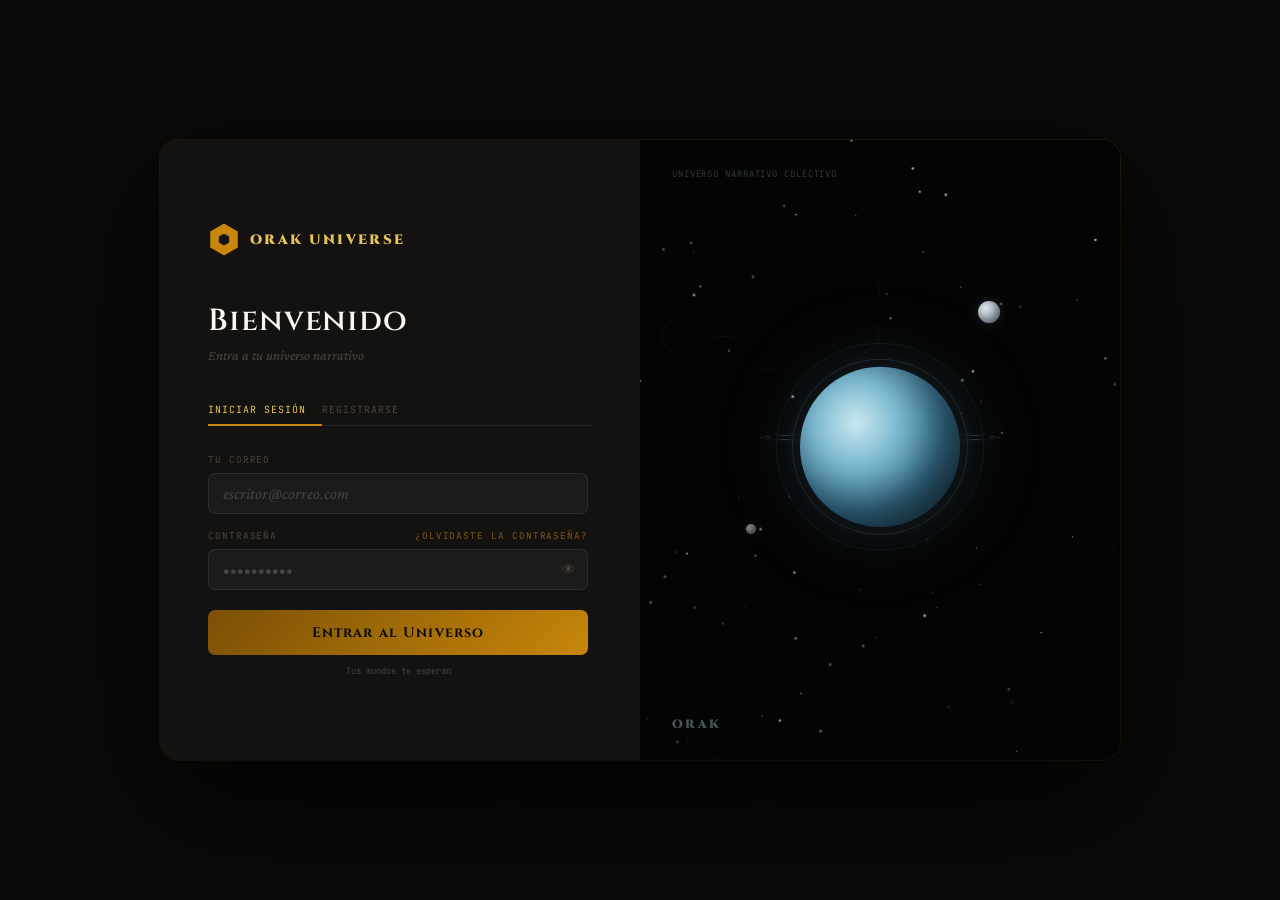
==== frontend/auth.html @ 6e2f199c "feat: auth split-screen con cosmos animado" ====
<!DOCTYPE html>
<html lang="es">
<head>
<meta charset="UTF-8">
<meta name="viewport" content="width=device-width, initial-scale=1.0">
<title>ORAK Universe — Acceso</title>
<link rel="preconnect" href="https://fonts.googleapis.com">
<link href="https://fonts.googleapis.com/css2?family=Cinzel:wght@400;600;900&family=Crimson+Pro:ital,wght@0,300;0,400;0,600;1,400&family=JetBrains+Mono:wght@400;500&display=swap" rel="stylesheet">
<style>
:root {
  --ink:#0e0d0b; --deep:#0a0908; --page:#faf7f2;
  --amber:#c8860a; --amber-dim:#7a5006; --gold:#e8c55a;
  --fog:#4a4540; --mist:#2a2520;
  --glimmer:#a8d4e8; --rust:#8b3a1f;
}

* { margin:0; padding:0; box-sizing:border-box; }
html, body { height:100%; overflow:hidden; }

body {
  background:var(--deep);
  font-family:'Crimson Pro', Georgia, serif;
  display:flex; align-items:center; justify-content:center;
}

/* ── CONTENEDOR PRINCIPAL ── */
.shell {
  width: min(960px, 96vw);
  height: min(620px, 92vh);
  display: grid;
  grid-template-columns: 1fr 1fr;
  border-radius: 18px;
  overflow: hidden;
  box-shadow: 0 40px 120px rgba(0,0,0,.7), 0 0 0 1px rgba(200,134,10,.12);
  animation: appear .7s cubic-bezier(.16,1,.3,1) both;
}

@keyframes appear {
  from { opacity:0; transform:scale(.96) translateY(16px); }
  to   { opacity:1; transform:scale(1)   translateY(0); }
}

/* ══════════════════════════════
   LADO IZQUIERDO — FORMULARIO
══════════════════════════════ */
.left {
  background: #141210;
  padding: 52px 48px;
  display: flex;
  flex-direction: column;
  justify-content: center;
  position: relative;
  z-index: 2;
}

/* Logo */
.logo {
  display: flex; align-items: center; gap: 10px;
  margin-bottom: 44px;
}
.logo-hex {
  width: 32px; height: 32px;
  background: var(--amber);
  clip-path: polygon(50% 0%,93% 25%,93% 75%,50% 100%,7% 75%,7% 25%);
  display: flex; align-items: center; justify-content: center;
  position: relative;
}
.logo-hex::after {
  content:'';
  width: 12px; height: 12px;
  background: #141210;
  clip-path: polygon(50% 0%,93% 25%,93% 75%,50% 100%,7% 75%,7% 25%);
}
.logo-text {
  font-family: 'Cinzel', serif;
  font-size: .85rem;
  font-weight: 900;
  letter-spacing: .18em;
  color: var(--gold);
}

/* Título */
.form-title {
  font-family: 'Cinzel', serif;
  font-size: 1.9rem;
  font-weight: 600;
  letter-spacing: .03em;
  color: var(--page);
  margin-bottom: 6px;
}
.form-sub {
  font-style: italic;
  font-size: .88rem;
  color: var(--fog);
  margin-bottom: 32px;
}

/* Tabs */
.tabs {
  display: flex; gap: 0;
  margin-bottom: 28px;
  border-bottom: 1px solid rgba(255,255,255,.07);
}
.tab {
  font-family: 'JetBrains Mono', monospace;
  font-size: .62rem;
  letter-spacing: .1em;
  text-transform: uppercase;
  padding: 8px 16px 8px 0;
  color: var(--fog);
  cursor: pointer;
  border-bottom: 2px solid transparent;
  margin-bottom: -1px;
  transition: all .18s;
}
.tab.active { color: var(--gold); border-bottom-color: var(--amber); }

/* Campos */
.field { margin-bottom: 16px; }
.field-label {
  font-family: 'JetBrains Mono', monospace;
  font-size: .58rem;
  letter-spacing: .1em;
  text-transform: uppercase;
  color: var(--fog);
  margin-bottom: 7px;
  display: flex; justify-content: space-between;
}
.field-label a {
  color: rgba(200,134,10,.6);
  cursor: pointer;
  transition: color .15s;
  text-decoration: none;
}
.field-label a:hover { color: var(--amber); }
.field-wrap { position: relative; }
.field-input {
  width: 100%;
  background: rgba(255,255,255,.04);
  border: 1px solid rgba(255,255,255,.08);
  border-radius: 7px;
  padding: 11px 14px;
  font-family: 'Crimson Pro', serif;
  font-size: 1rem;
  color: var(--page);
  outline: none;
  transition: border-color .18s, background .18s;
}
.field-input:focus {
  border-color: rgba(200,134,10,.5);
  background: rgba(255,255,255,.07);
}
.field-input::placeholder { color: rgba(255,255,255,.18); font-style: italic; }
.eye-btn {
  position: absolute; right: 12px; top: 50%; transform: translateY(-50%);
  background: none; border: none; cursor: pointer;
  color: var(--fog); font-size: .85rem; transition: color .15s;
}
.eye-btn:hover { color: var(--amber); }

/* Géneros */
.genre-grid { display: flex; flex-wrap: wrap; gap: 5px; margin-top: 4px; }
.genre-chip {
  font-family: 'JetBrains Mono', monospace;
  font-size: .55rem; letter-spacing: .06em; text-transform: uppercase;
  padding: 4px 9px; border-radius: 20px;
  border: 1px solid rgba(255,255,255,.1);
  color: rgba(255,255,255,.3); cursor: pointer; transition: all .15s;
}
.genre-chip.on {
  background: rgba(200,134,10,.15);
  color: var(--amber); border-color: rgba(200,134,10,.4);
}

/* Error */
.form-error {
  font-family: 'JetBrains Mono', monospace;
  font-size: .6rem; color: #e07070;
  background: rgba(139,31,31,.12);
  border: 1px solid rgba(139,31,31,.2);
  padding: 8px 12px; border-radius: 6px;
  margin-bottom: 14px; display: none;
}
.form-error.show { display: block; }

/* Submit */
.submit-btn {
  width: 100%; padding: 13px;
  background: linear-gradient(135deg, var(--amber-dim) 0%, var(--amber) 100%);
  color: #0a0908;
  border: none; border-radius: 7px;
  font-family: 'Cinzel', serif;
  font-size: .88rem; font-weight: 700; letter-spacing: .08em;
  cursor: pointer; transition: all .2s;
  margin-top: 4px;
  position: relative; overflow: hidden;
}
.submit-btn::after {
  content:'';
  position:absolute; inset:0;
  background: linear-gradient(135deg, rgba(255,255,255,.15) 0%, transparent 60%);
  opacity:0; transition: opacity .2s;
}
.submit-btn:hover { transform: translateY(-1px); box-shadow: 0 6px 20px rgba(200,134,10,.35); }
.submit-btn:hover::after { opacity:1; }
.submit-btn:active { transform: translateY(0); }

.form-hint {
  text-align: center;
  font-family: 'JetBrains Mono', monospace;
  font-size: .56rem;
  color: rgba(255,255,255,.2);
  margin-top: 10px;
}

/* Panels */
.panel { display: none; flex-direction: column; gap: 0; }
.panel.active { display: flex; overflow-y: auto; max-height: 420px; padding-right: 4px; scrollbar-width: thin; scrollbar-color: rgba(200,134,10,.3) transparent; }

/* ══════════════════════════════
   LADO DERECHO — COSMOS
══════════════════════════════ */
.right {
  background: #050404;
  position: relative;
  overflow: hidden;
  display: flex; align-items: flex-end; justify-content: flex-start;
  padding: 28px 32px;
}

/* Canvas cosmos */
#cosmos { position:absolute; inset:0; width:100%; height:100%; }

/* Planeta principal */
.planet {
  position: absolute;
  top: 50%; left: 50%;
  transform: translate(-50%, -52%);
  width: 160px; height: 160px;
  border-radius: 50%;
  background: radial-gradient(circle at 35% 35%,
    #c8e8f0 0%,
    #7ab8d0 30%,
    #3a7898 60%,
    #1a3848 100%
  );
  box-shadow:
    inset -20px -20px 40px rgba(0,0,0,.5),
    0 0 60px rgba(120,200,230,.15),
    0 0 120px rgba(100,180,210,.08);
  animation: float 8s ease-in-out infinite;
}
.planet::before {
  content:'';
  position:absolute; inset:-8px;
  border-radius: 50%;
  border: 1px solid rgba(168,212,232,.12);
  animation: ring-pulse 4s ease-in-out infinite;
}
.planet::after {
  content:'';
  position:absolute; inset:-24px;
  border-radius: 50%;
  border: 1px solid rgba(168,212,232,.06);
  animation: ring-pulse 4s ease-in-out infinite .5s;
}

/* Anillo del planeta */
.ring {
  position:absolute;
  top: 50%; left: 50%;
  width: 240px; height: 24px;
  margin-left: -120px; margin-top: -12px;
  border-radius: 50%;
  border: 2px solid rgba(168,212,232,.2);
  transform: translateY(-52%) rotateX(72deg);
  box-shadow: 0 0 20px rgba(168,212,232,.08);
  animation: float 8s ease-in-out infinite;
}

/* Lunas */
.moon {
  position: absolute;
  border-radius: 50%;
  background: radial-gradient(circle at 35% 30%, #e0e8f0, #8090a0);
  box-shadow: inset -3px -3px 8px rgba(0,0,0,.4), 0 0 12px rgba(168,212,232,.15);
}
.moon-1 {
  width: 22px; height: 22px;
  top: 26%; right: 25%;
  animation: orbit-1 12s linear infinite;
}
.moon-2 {
  width: 10px; height: 10px;
  top: 62%; left: 22%;
  animation: orbit-2 18s linear infinite;
  opacity: .7;
}

/* Líneas orbitales */
.orbit-line {
  position: absolute;
  top: 50%; left: 50%;
  border-radius: 50%;
  border: 1px solid rgba(168,212,232,.06);
  transform: translate(-50%,-52%);
}
.ol-1 { width: 220px; height: 220px; margin: -110px 0 0 -110px; top:50%; left:50%; transform:translate(-50%,-52%) rotateX(72deg); }
.ol-2 { width: 310px; height: 310px; margin: -155px 0 0 -155px; top:50%; left:50%; transform:translate(-50%,-52%) rotateX(72deg); }

/* Partículas estrellas */
.star {
  position: absolute;
  border-radius: 50%;
  background: white;
  animation: twinkle var(--d, 3s) ease-in-out infinite var(--del, 0s);
}

/* Líneas verticales decorativas */
.vline {
  position: absolute;
  width: 1px;
  background: linear-gradient(to bottom, transparent, rgba(168,212,232,.3), transparent);
  animation: vline-fade var(--vd, 4s) ease-in-out infinite var(--vdel,0s);
}

/* Branding */
.cosmos-brand {
  position: relative; z-index: 2;
  font-family: 'Cinzel', serif;
  font-size: .75rem;
  font-weight: 900;
  letter-spacing: .2em;
  color: rgba(168,212,232,.4);
}

.cosmos-tagline {
  position: absolute;
  top: 28px; left: 32px;
  z-index: 2;
  font-family: 'JetBrains Mono', monospace;
  font-size: .56rem;
  letter-spacing: .1em;
  text-transform: uppercase;
  color: rgba(168,212,232,.25);
}

/* ── Animaciones ── */
@keyframes float {
  0%,100% { transform: translate(-50%,-52%) translateY(0); }
  50%      { transform: translate(-50%,-52%) translateY(-14px); }
}
@keyframes ring-pulse {
  0%,100% { opacity:.6; }
  50%      { opacity:1; }
}
@keyframes orbit-1 {
  from { transform: rotate(0deg) translateX(110px) rotate(0deg); }
  to   { transform: rotate(360deg) translateX(110px) rotate(-360deg); }
}
@keyframes orbit-2 {
  from { transform: rotate(180deg) translateX(150px) rotate(-180deg); }
  to   { transform: rotate(540deg) translateX(150px) rotate(-540deg); }
}
@keyframes twinkle {
  0%,100% { opacity: var(--op, .8); transform: scale(1); }
  50%      { opacity: .2; transform: scale(.5); }
}
@keyframes vline-fade {
  0%,100% { opacity:0; height: 0; }
  30%,70% { opacity:1; }
  50%      { height: var(--vh, 80px); }
}
@keyframes fadeUp {
  from { opacity:0; transform:translateY(8px); }
  to   { opacity:1; transform:translateY(0); }
}

/* Géneros animados entrada */
.field { animation: fadeUp .4s ease both; }
.field:nth-child(1){ animation-delay:.1s; }
.field:nth-child(2){ animation-delay:.18s; }
.field:nth-child(3){ animation-delay:.26s; }
.field:nth-child(4){ animation-delay:.34s; }
.panel.active::-webkit-scrollbar { width: 3px; }
.panel.active::-webkit-scrollbar-track { background: transparent; }
.panel.active::-webkit-scrollbar-thumb { background: rgba(200,134,10,.25); border-radius: 2px; }
.panel.active::-webkit-scrollbar-thumb:hover { background: rgba(200,134,10,.5); }
</style>
</head>
<body>

<div class="shell">

  <!-- ── IZQUIERDA ── -->
  <div class="left">
    <div class="logo">
      <div class="logo-hex"></div>
      <div class="logo-text">ORAK UNIVERSE</div>
    </div>

    <div class="form-title" id="form-title">Bienvenido</div>
    <div class="form-sub" id="form-sub">Entra a tu universo narrativo</div>

    <div class="tabs">
      <div class="tab active" onclick="switchTab('login')">Iniciar sesión</div>
      <div class="tab" onclick="switchTab('register')">Registrarse</div>
    </div>

    <div class="form-error" id="form-error"></div>

    <!-- LOGIN -->
    <div class="panel active" id="panel-login">
      <div class="field">
        <div class="field-label">
          <span>Tu correo</span>
        </div>
        <input class="field-input" type="email" id="login-email" placeholder="escritor@correo.com"
          onkeydown="if(event.key==='Enter') doLogin()">
      </div>
      <div class="field">
        <div class="field-label">
          <span>Contraseña</span>
          <a>¿Olvidaste la contraseña?</a>
        </div>
        <div class="field-wrap">
          <input class="field-input" type="password" id="login-pass" placeholder="••••••••••"
            onkeydown="if(event.key==='Enter') doLogin()">
          <button class="eye-btn" onclick="toggleEye('login-pass',this)">👁</button>
        </div>
      </div>
      <button class="submit-btn" onclick="doLogin()">Entrar al Universo</button>
      <div class="form-hint">Tus mundos te esperan</div>
    </div>

    <!-- REGISTER -->
    <div class="panel" id="panel-register">
      <div class="field">
        <div class="field-label"><span>Nombre de escritor</span></div>
        <input class="field-input" type="text" id="reg-name" placeholder="Cómo te conocerá el mundo">
      </div>
      <div class="field">
        <div class="field-label"><span>@handle único</span></div>
        <input class="field-input" type="text" id="reg-handle" placeholder="tuhandle">
      </div>
      <div class="field">
        <div class="field-label"><span>Correo</span></div>
        <input class="field-input" type="email" id="reg-email" placeholder="tu@correo.com">
      </div>
      <div class="field">
        <div class="field-label"><span>Contraseña</span></div>
        <div class="field-wrap">
          <input class="field-input" type="password" id="reg-pass" placeholder="Mínimo 6 caracteres">
          <button class="eye-btn" onclick="toggleEye('reg-pass',this)">👁</button>
        </div>
      </div>
      <div class="field">
        <div class="field-label"><span>Géneros favoritos</span></div>
        <div class="genre-grid">
          <div class="genre-chip" onclick="toggleG(this)">Fantasía</div>
          <div class="genre-chip" onclick="toggleG(this)">Sci-Fi</div>
          <div class="genre-chip" onclick="toggleG(this)">Terror</div>
          <div class="genre-chip" onclick="toggleG(this)">Histórico</div>
          <div class="genre-chip" onclick="toggleG(this)">Distopía</div>
          <div class="genre-chip" onclick="toggleG(this)">Mitología</div>
          <div class="genre-chip" onclick="toggleG(this)">Romance</div>
          <div class="genre-chip" onclick="toggleG(this)">Thriller</div>
        </div>
      </div>
      <button class="submit-btn" onclick="doRegister()" style="margin-top:10px">Crear mi Universo</button>
    </div>
  </div>

  <!-- ── DERECHA — COSMOS ── -->
  <div class="right">
    <canvas id="cosmos"></canvas>

    <!-- Planeta -->
    <div class="orbit-line ol-1"></div>
    <div class="orbit-line ol-2"></div>
    <div class="ring"></div>
    <div class="planet"></div>
    <div class="moon moon-1"></div>
    <div class="moon moon-2"></div>

    <div class="cosmos-tagline">Universo Narrativo Colectivo</div>
    <div class="cosmos-brand">ORAK</div>
  </div>

</div>

<script>
// ── Canvas de estrellas ─────────────────────────────────────────
const canvas = document.getElementById('cosmos');
const ctx    = canvas.getContext('2d');

function resizeCanvas() {
  const r = canvas.parentElement.getBoundingClientRect();
  canvas.width  = r.width;
  canvas.height = r.height;
}

const stars = [];
function initStars() {
  stars.length = 0;
  for (let i = 0; i < 140; i++) {
    stars.push({
      x:   Math.random() * canvas.width,
      y:   Math.random() * canvas.height,
      r:   Math.random() * 1.2 + 0.2,
      op:  Math.random() * .7 + .2,
      sp:  Math.random() * .008 + .002,
      ph:  Math.random() * Math.PI * 2,
    });
  }
}

function drawStars(t) {
  ctx.clearRect(0, 0, canvas.width, canvas.height);
  for (const s of stars) {
    const op = s.op * (.5 + .5 * Math.sin(t * s.sp + s.ph));
    ctx.beginPath();
    ctx.arc(s.x, s.y, s.r, 0, Math.PI * 2);
    ctx.fillStyle = `rgba(255,255,255,${op})`;
    ctx.fill();
  }

  // Partículas ámbar ocasionales
  for (const s of stars) {
    if (s.r > 1) {
      const op = s.op * .3 * Math.max(0, Math.sin(t * s.sp * .5 + s.ph + 1));
      ctx.beginPath();
      ctx.arc(s.x + 2, s.y - 2, s.r * .4, 0, Math.PI * 2);
      ctx.fillStyle = `rgba(200,134,10,${op})`;
      ctx.fill();
    }
  }

  // Líneas verticales
  const lines = [
    { x:.45, yStart:.1, yEnd:.42, op:.25 },
    { x:.62, yStart:.55, yEnd:.85, op:.18 },
  ];
  for (const l of lines) {
    const grad = ctx.createLinearGradient(
      l.x*canvas.width, l.yStart*canvas.height,
      l.x*canvas.width, l.yEnd*canvas.height
    );
    grad.addColorStop(0, 'transparent');
    grad.addColorStop(.5, `rgba(168,212,232,${l.op * (.5 + .5 * Math.sin(t*.003 + l.x))})`);
    grad.addColorStop(1, 'transparent');
    ctx.beginPath();
    ctx.moveTo(l.x*canvas.width, l.yStart*canvas.height);
    ctx.lineTo(l.x*canvas.width, l.yEnd*canvas.height);
    ctx.strokeStyle = grad;
    ctx.lineWidth = 1;
    ctx.stroke();
  }
}

let frame;
function animate(t) {
  drawStars(t);
  frame = requestAnimationFrame(animate);
}

resizeCanvas();
initStars();
requestAnimationFrame(animate);
window.addEventListener('resize', () => { resizeCanvas(); initStars(); });

// ── Tabs ───────────────────────────────────────────────────────
const titles = {
  login:    ['Bienvenido',     'Entra a tu universo narrativo'],
  register: ['Crea tu mundo',  'Únete a la comunidad de escritores'],
};

function switchTab(tab) {
  document.querySelectorAll('.tab').forEach(t => t.classList.remove('active'));
  document.querySelectorAll('.panel').forEach(p => p.classList.remove('active'));
  document.querySelector(`.tab[onclick="switchTab('${tab}')"]`).classList.add('active');
  document.getElementById('panel-' + tab).classList.add('active');
  document.getElementById('form-title').textContent = titles[tab][0];
  document.getElementById('form-sub').textContent   = titles[tab][1];
  showError('');
}

// ── Géneros ────────────────────────────────────────────────────
const selGenres = new Set();
function toggleG(el) {
  const g = el.textContent;
  el.classList.toggle('on');
  selGenres.has(g) ? selGenres.delete(g) : selGenres.add(g);
}

// ── Ojo contraseña ─────────────────────────────────────────────
function toggleEye(id, btn) {
  const inp = document.getElementById(id);
  inp.type = inp.type === 'password' ? 'text' : 'password';
  btn.textContent = inp.type === 'password' ? '👁' : '🙈';
}

// ── Error ──────────────────────────────────────────────────────
function showError(msg) {
  const el = document.getElementById('form-error');
  el.textContent = msg;
  el.classList.toggle('show', !!msg);
}

// ── Auth (conecta con el backend real) ─────────────────────────
async function doLogin() {
  const email = document.getElementById('login-email').value.trim();
  const pass  = document.getElementById('login-pass').value;
  if (!email || !pass) { showError('Completa todos los campos'); return; }
  showError('');
  const btn = document.querySelector('#panel-login .submit-btn');
  btn.textContent = 'Entrando…'; btn.disabled = true;
  try {
    const res = await fetch('/api/auth/login', {
      method:'POST', headers:{'Content-Type':'application/json'},
      body: JSON.stringify({ email, password: pass })
    });
    const data = await res.json();
    if (!res.ok) throw new Error(data.detail?.mensaje || data.detail || 'Credenciales incorrectas');
    localStorage.setItem('orak_sesion', JSON.stringify({ access_token: data.access_token, perfil: data.perfil }));
    window.location.href = '/index-social.html';
  } catch(e) {
    showError(e.message);
    btn.textContent = 'Entrar al Universo'; btn.disabled = false;
  }
}

async function doRegister() {
  const name   = document.getElementById('reg-name').value.trim();
  const handle = document.getElementById('reg-handle').value.trim().replace('@','');
  const email  = document.getElementById('reg-email').value.trim();
  const pass   = document.getElementById('reg-pass').value;
  if (!name||!handle||!email||!pass) { showError('Completa todos los campos'); return; }
  if (pass.length < 6) { showError('La contraseña debe tener al menos 6 caracteres'); return; }
  showError('');
  const btn = document.querySelector('#panel-register .submit-btn');
  btn.textContent = 'Creando universo…'; btn.disabled = true;
  try {
    // Registro
    const r1 = await fetch('/api/auth/registro', {
      method:'POST', headers:{'Content-Type':'application/json'},
      body: JSON.stringify({ email, password:pass, username:handle, display_name:name, generos:[...selGenres] })
    });
    const d1 = await r1.json();
    if (!r1.ok) throw new Error(d1.detail?.mensaje || d1.detail || 'Error al registrarse');
    // Auto-login
    const r2 = await fetch('/api/auth/login', {
      method:'POST', headers:{'Content-Type':'application/json'},
      body: JSON.stringify({ email, password: pass })
    });
    const d2 = await r2.json();
    if (!r2.ok) throw new Error('Cuenta creada — inicia sesión manualmente');
    localStorage.setItem('orak_sesion', JSON.stringify({ access_token: d2.access_token, perfil: d2.perfil }));
    window.location.href = '/index-social.html';
  } catch(e) {
    showError(e.message);
    btn.textContent = 'Crear mi Universo'; btn.disabled = false;
  }
}
</script>
</body>
</html>
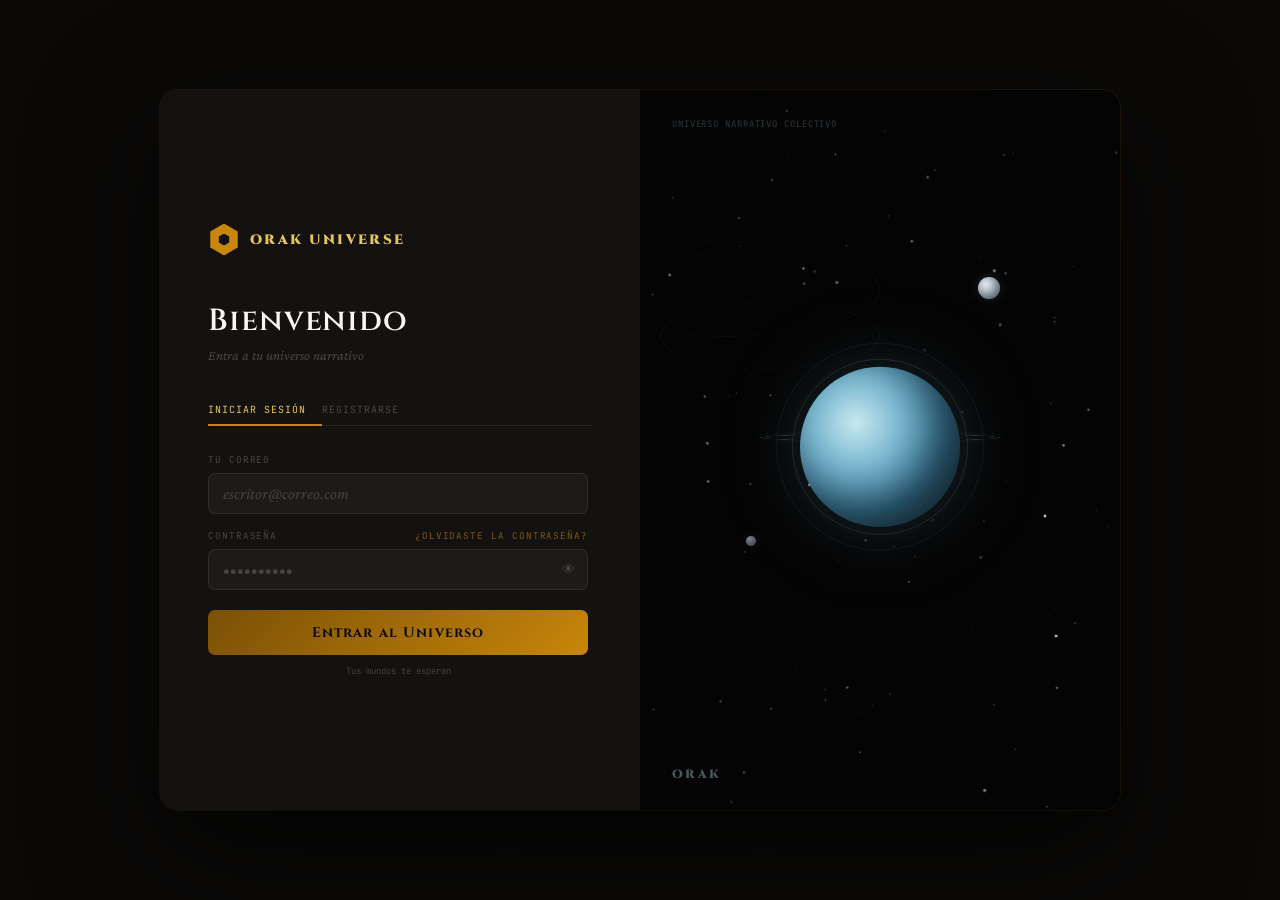
==== commit db1f3b33: "fix: boton crear universo visible en registro" ====
--- a/frontend/auth.html
+++ b/frontend/auth.html
@@ -26,7 +26,7 @@
 /* ── CONTENEDOR PRINCIPAL ── */
 .shell {
   width: min(960px, 96vw);
-  height: min(620px, 92vh);
+  height: min(720px, 94vh);
   display: grid;
   grid-template-columns: 1fr 1fr;
   border-radius: 18px;
@@ -215,7 +215,7 @@
 
 /* Panels */
 .panel { display: none; flex-direction: column; gap: 0; }
-.panel.active { display: flex; overflow-y: auto; max-height: 420px; padding-right: 4px; scrollbar-width: thin; scrollbar-color: rgba(200,134,10,.3) transparent; }
+.panel.active { display: flex; overflow-y: auto; max-height: 520px; padding-right: 4px; scrollbar-width: thin; scrollbar-color: rgba(200,134,10,.3) transparent; }
 
 /* ══════════════════════════════
    LADO DERECHO — COSMOS
@@ -665,3 +665,9 @@
 </script>
 </body>
 </html>
+<style>
+@media (max-width: 700px) {
+  .shell { grid-template-columns: 1fr; height: min(640px, 94vh); }
+  .right { display: none; }
+}
+</style>
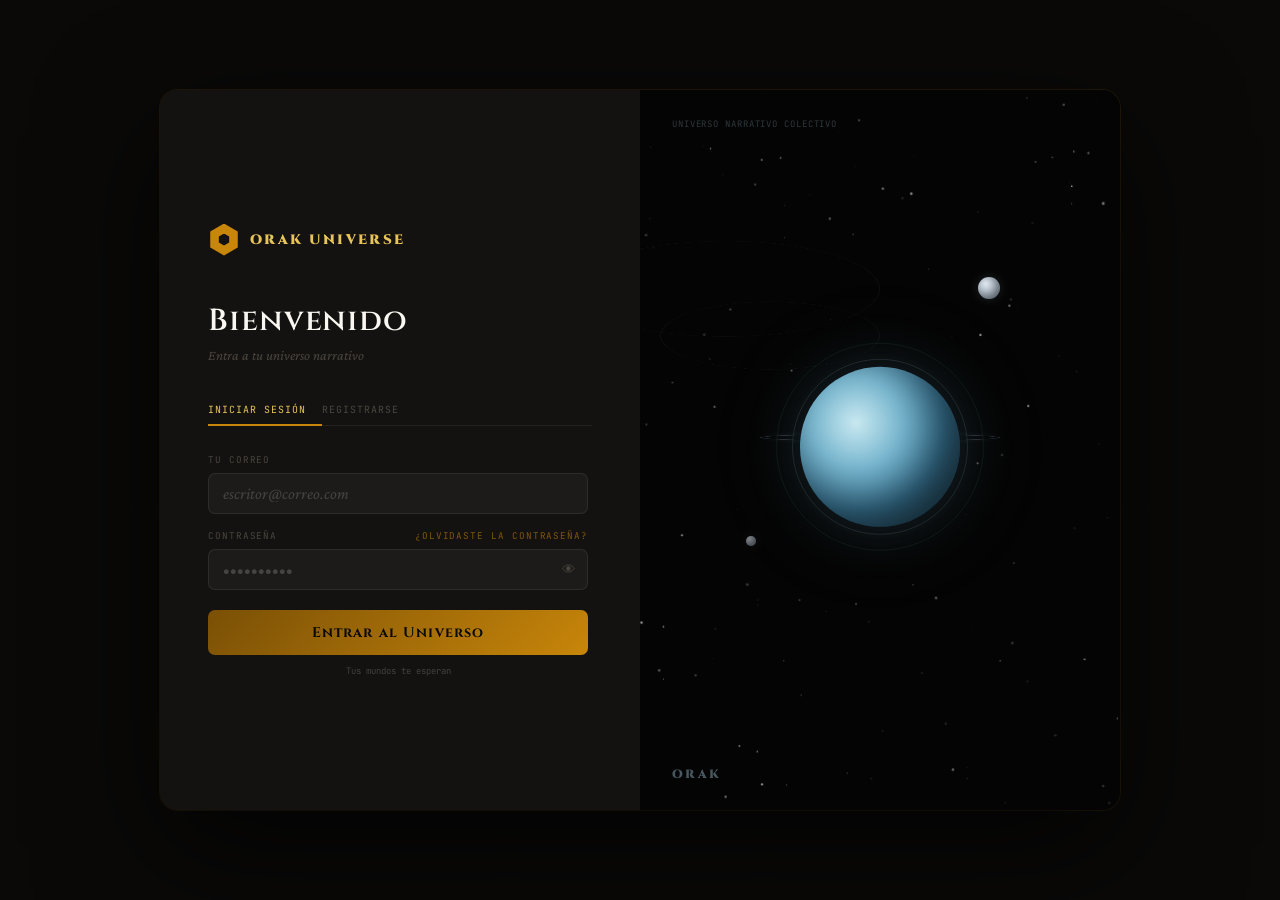
==== commit 6f6fd2b3: "feat: vista de libro y lectura responsive para movil" ====
--- a/frontend/auth.html
+++ b/frontend/auth.html
@@ -671,3 +671,43 @@
   .right { display: none; }
 }
 </style>
+<style>
+/* ══════════════════════════════════════════════════════════
+   RESPONSIVE — MÓVIL
+══════════════════════════════════════════════════════════ */
+@media (max-width: 768px) {
+  body { align-items: stretch; }
+  .shell {
+    width: 100vw;
+    height: 100vh;
+    max-height: 100vh;
+    border-radius: 0;
+    grid-template-columns: 1fr;
+    box-shadow: none;
+  }
+  .right { display: none; }
+  .left {
+    padding: 32px 24px;
+    overflow-y: auto;
+    height: 100vh;
+  }
+  .logo { margin-bottom: 32px; }
+  .form-title { font-size: 1.6rem; }
+  .panel.active {
+    max-height: none;
+    overflow-y: visible;
+    padding-right: 0;
+  }
+  .field-input { padding: 13px 14px; font-size: 1.05rem; }
+  .submit-btn { padding: 15px; font-size: .95rem; }
+  .genre-grid { gap: 7px; }
+  .genre-chip { padding: 7px 13px; font-size: .62rem; }
+  .tabs { margin-bottom: 24px; }
+  .tab { padding: 10px 18px 10px 0; font-size: .68rem; }
+}
+
+@media (max-width: 400px) {
+  .left { padding: 24px 18px; }
+  .form-title { font-size: 1.4rem; }
+}
+</style>
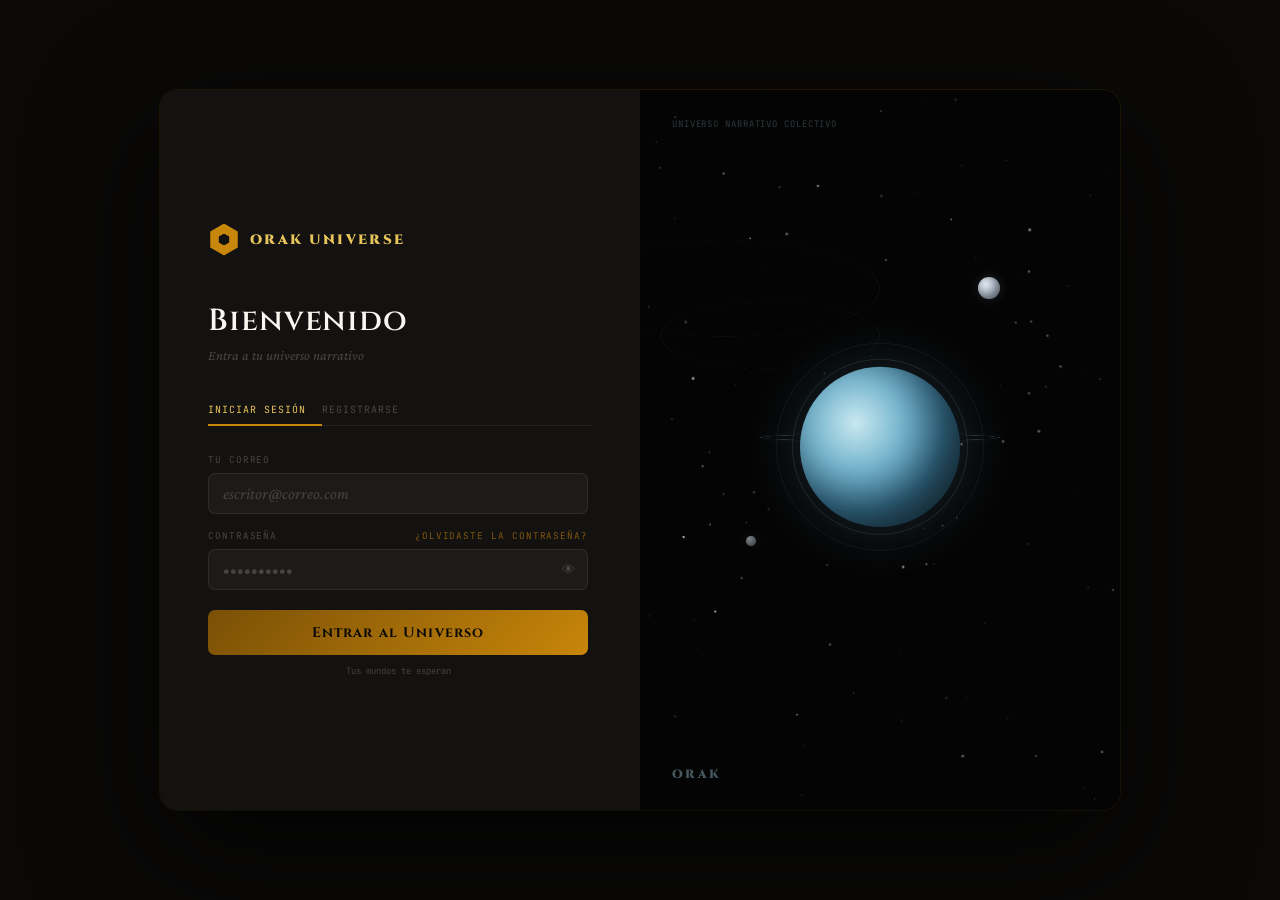
==== commit 62d3dad2: "feat: perfil publico de otros usuarios, validacion de username" ====
--- a/frontend/auth.html
+++ b/frontend/auth.html
@@ -632,7 +632,7 @@
 
 async function doRegister() {
   const name   = document.getElementById('reg-name').value.trim();
-  const handle = document.getElementById('reg-handle').value.trim().replace('@','');
+  const handle = document.getElementById('reg-handle').value.trim().replace('@','').replace(/[^a-zA-Z0-9_.]/g,'');
   const email  = document.getElementById('reg-email').value.trim();
   const pass   = document.getElementById('reg-pass').value;
   if (!name||!handle||!email||!pass) { showError('Completa todos los campos'); return; }
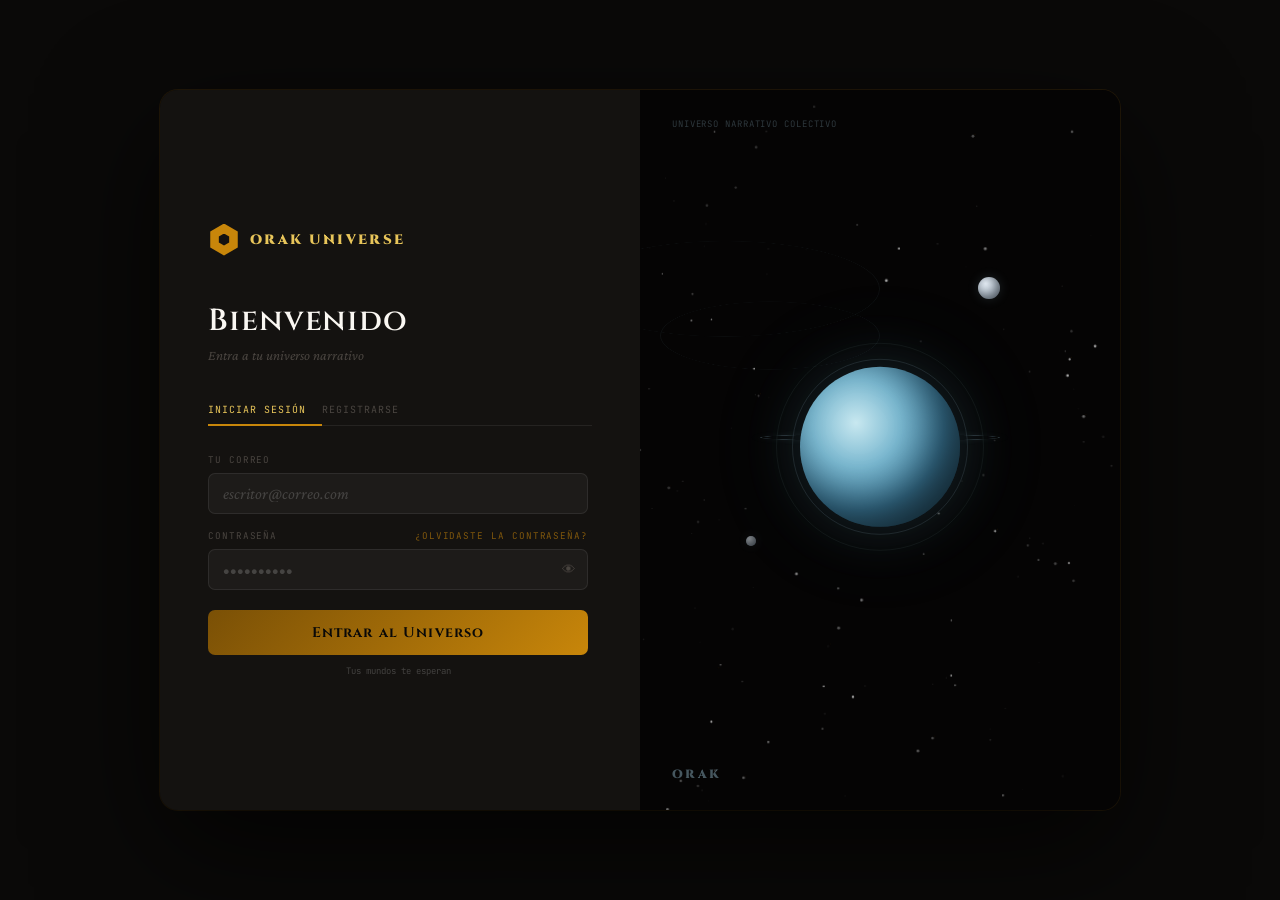
==== commit 0a2d76b6: "fix: registro — redirigir a auth.html en lugar de card inline incompleta - Sin sesión → location.rep" ====
--- a/frontend/auth.html
+++ b/frontend/auth.html
@@ -450,7 +450,7 @@
       <div class="field">
         <div class="field-label"><span>Contraseña</span></div>
         <div class="field-wrap">
-          <input class="field-input" type="password" id="reg-pass" placeholder="Mínimo 6 caracteres">
+          <input class="field-input" type="password" id="reg-pass" placeholder="Mínimo 6 caracteres" onkeydown="if(event.key==='Enter') doRegister()">
           <button class="eye-btn" onclick="toggleEye('reg-pass',this)">👁</button>
         </div>
       </div>
@@ -490,6 +490,12 @@
 </div>
 
 <script>
+// Si ya tiene sesión activa, ir directo al feed
+try {
+  const s = JSON.parse(localStorage.getItem('orak_sesion') || '{}');
+  if (s?.access_token && s?.perfil) window.location.replace('/index-social.html');
+} catch {}
+
 // ── Canvas de estrellas ─────────────────────────────────────────
 const canvas = document.getElementById('cosmos');
 const ctx    = canvas.getContext('2d');
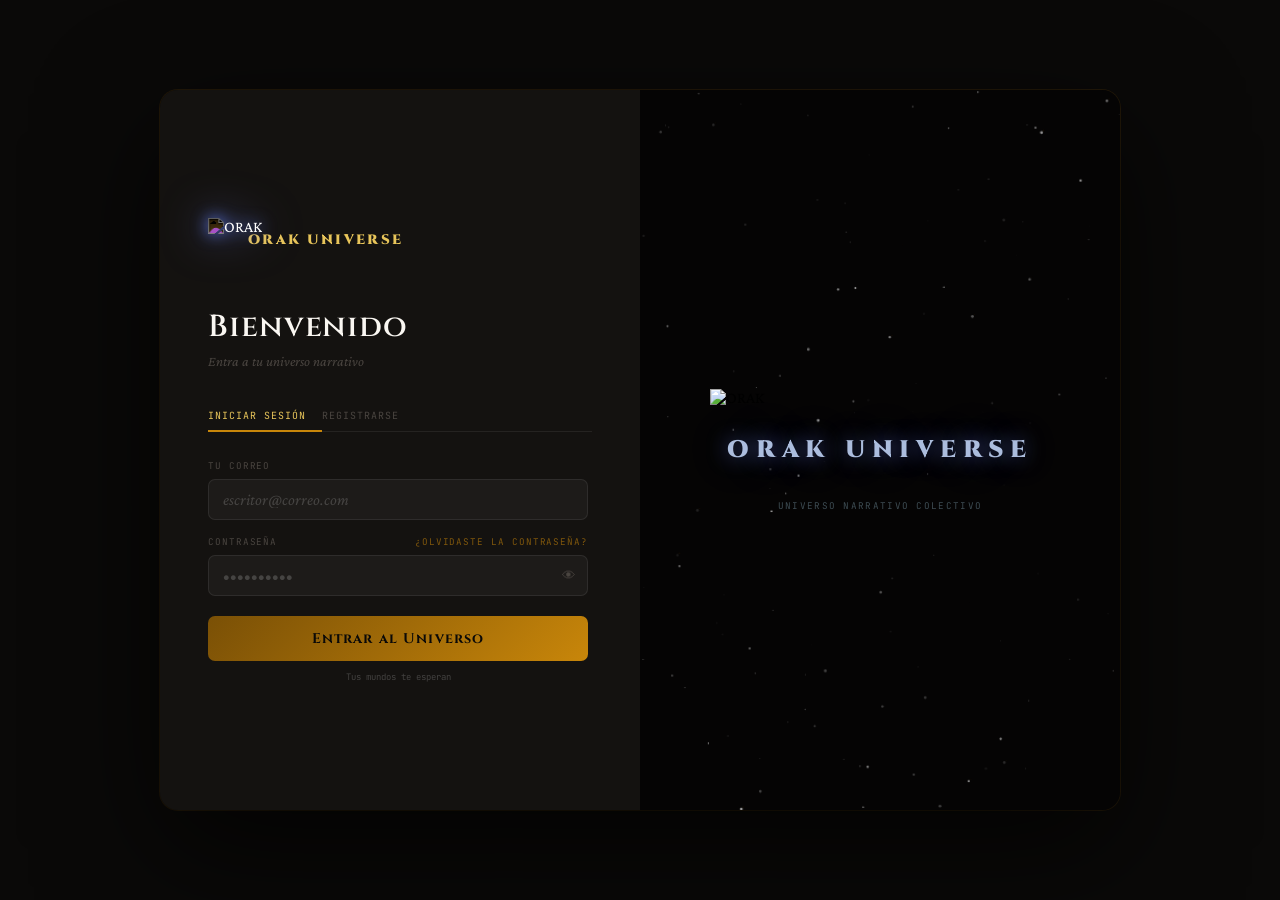
==== commit f109556c: "feat: logo SVG oficial en toda la app + fixes de navegación y PWA - Logo SVG (círculo+estrella) reem" ====
--- a/frontend/auth.html
+++ b/frontend/auth.html
@@ -55,21 +55,8 @@
 
 /* Logo */
 .logo {
-  display: flex; align-items: center; gap: 10px;
+  display: flex; align-items: center; gap: 0;
   margin-bottom: 44px;
-}
-.logo-hex {
-  width: 32px; height: 32px;
-  background: var(--amber);
-  clip-path: polygon(50% 0%,93% 25%,93% 75%,50% 100%,7% 75%,7% 25%);
-  display: flex; align-items: center; justify-content: center;
-  position: relative;
-}
-.logo-hex::after {
-  content:'';
-  width: 12px; height: 12px;
-  background: #141210;
-  clip-path: polygon(50% 0%,93% 25%,93% 75%,50% 100%,7% 75%,7% 25%);
 }
 .logo-text {
   font-family: 'Cinzel', serif;
@@ -224,7 +211,7 @@
   background: #050404;
   position: relative;
   overflow: hidden;
-  display: flex; align-items: flex-end; justify-content: flex-start;
+  display: flex; align-items: center; justify-content: center;
   padding: 28px 32px;
 }
 
@@ -324,25 +311,42 @@
   animation: vline-fade var(--vd, 4s) ease-in-out infinite var(--vdel,0s);
 }
 
+/* Logo centrado en el panel derecho */
+.cosmos-logo-wrap {
+  position: relative; z-index: 2;
+  display: flex; flex-direction: column;
+  align-items: center; gap: 28px;
+}
+.cosmos-logo-img {
+  width: 340px; height: auto;
+  animation: logoUniverse 18s linear infinite;
+}
+@keyframes logoUniverse {
+  0%   { transform: rotate(0deg)   scale(1);    filter: invert(1) drop-shadow(0 0 26px rgba(80,120,255,.8))  drop-shadow(0 0 60px rgba(80,120,255,.4)); }
+  25%  { transform: rotate(90deg)  scale(1.04); filter: invert(1) drop-shadow(0 0 42px rgba(180,80,255,1))   drop-shadow(0 0 95px rgba(160,60,255,.65)); }
+  50%  { transform: rotate(180deg) scale(1);    filter: invert(1) drop-shadow(0 0 26px rgba(220,235,255,.9)) drop-shadow(0 0 60px rgba(200,220,255,.5)); }
+  75%  { transform: rotate(270deg) scale(1.04); filter: invert(1) drop-shadow(0 0 42px rgba(180,80,255,1))   drop-shadow(0 0 95px rgba(160,60,255,.65)); }
+  100% { transform: rotate(360deg) scale(1);    filter: invert(1) drop-shadow(0 0 26px rgba(80,120,255,.8))  drop-shadow(0 0 60px rgba(80,120,255,.4)); }
+}
+
 /* Branding */
 .cosmos-brand {
   position: relative; z-index: 2;
   font-family: 'Cinzel', serif;
-  font-size: .75rem;
+  font-size: 1.5rem;
   font-weight: 900;
-  letter-spacing: .2em;
-  color: rgba(168,212,232,.4);
+  letter-spacing: .28em;
+  color: rgba(200,220,255,.85);
+  text-shadow: 0 0 20px rgba(120,140,255,.6), 0 0 60px rgba(100,160,255,.3);
 }
 
 .cosmos-tagline {
-  position: absolute;
-  top: 28px; left: 32px;
-  z-index: 2;
   font-family: 'JetBrains Mono', monospace;
-  font-size: .56rem;
-  letter-spacing: .1em;
+  font-size: .58rem;
+  letter-spacing: .14em;
   text-transform: uppercase;
-  color: rgba(168,212,232,.25);
+  color: rgba(168,212,232,.35);
+  margin-top: 6px;
 }
 
 /* ── Animaciones ── */
@@ -395,7 +399,7 @@
   <!-- ── IZQUIERDA ── -->
   <div class="left">
     <div class="logo">
-      <div class="logo-hex"></div>
+      <img src="/logo.svg" alt="ORAK" class="auth-header-logo">
       <div class="logo-text">ORAK UNIVERSE</div>
     </div>
 
@@ -474,17 +478,11 @@
   <!-- ── DERECHA — COSMOS ── -->
   <div class="right">
     <canvas id="cosmos"></canvas>
-
-    <!-- Planeta -->
-    <div class="orbit-line ol-1"></div>
-    <div class="orbit-line ol-2"></div>
-    <div class="ring"></div>
-    <div class="planet"></div>
-    <div class="moon moon-1"></div>
-    <div class="moon moon-2"></div>
-
-    <div class="cosmos-tagline">Universo Narrativo Colectivo</div>
-    <div class="cosmos-brand">ORAK</div>
+    <div class="cosmos-logo-wrap">
+      <img src="/logo.svg" alt="ORAK" class="cosmos-logo-img">
+      <div class="cosmos-brand">ORAK UNIVERSE</div>
+      <div class="cosmos-tagline">Universo Narrativo Colectivo</div>
+    </div>
   </div>
 
 </div>
@@ -672,6 +670,13 @@
 </body>
 </html>
 <style>
+/* Logo cabecera — desktop */
+.auth-header-logo {
+  height: 44px; flex-shrink: 0;
+  margin-right: -14px;
+  filter: invert(1) drop-shadow(0 0 8px rgba(100,130,255,.9)) drop-shadow(0 0 20px rgba(120,140,255,.5));
+}
+
 @media (max-width: 700px) {
   .shell { grid-template-columns: 1fr; height: min(640px, 94vh); }
   .right { display: none; }
@@ -697,7 +702,32 @@
     overflow-y: auto;
     height: 100vh;
   }
-  .logo { margin-bottom: 32px; }
+
+  /* Logo móvil — grande, apilado, con destello */
+  .logo {
+    flex-direction: column;
+    align-items: center;
+    text-align: center;
+    margin-bottom: 36px;
+    gap: 14px;
+  }
+  .auth-header-logo {
+    height: auto !important;
+    width: min(260px, 72vw);
+    animation: logoShimmer 3.5s ease-in-out infinite;
+  }
+  .logo-text {
+    font-size: 1.1rem;
+    letter-spacing: .22em;
+  }
+  @keyframes logoShimmer {
+    0%   { filter: invert(1) drop-shadow(0 0 16px rgba(80,120,255,.9))  drop-shadow(0 0 40px rgba(80,120,255,.5)); }
+    30%  { filter: invert(1) drop-shadow(0 0 28px rgba(180,80,255,1))   drop-shadow(0 0 70px rgba(160,60,255,.7)); }
+    60%  { filter: invert(1) drop-shadow(0 0 36px rgba(220,235,255,1))  drop-shadow(0 0 80px rgba(200,220,255,.8)); }
+    80%  { filter: invert(1) drop-shadow(0 0 28px rgba(100,140,255,1))  drop-shadow(0 0 65px rgba(80,160,255,.7)); }
+    100% { filter: invert(1) drop-shadow(0 0 16px rgba(80,120,255,.9))  drop-shadow(0 0 40px rgba(80,120,255,.5)); }
+  }
+
   .form-title { font-size: 1.6rem; }
   .panel.active {
     max-height: none;
